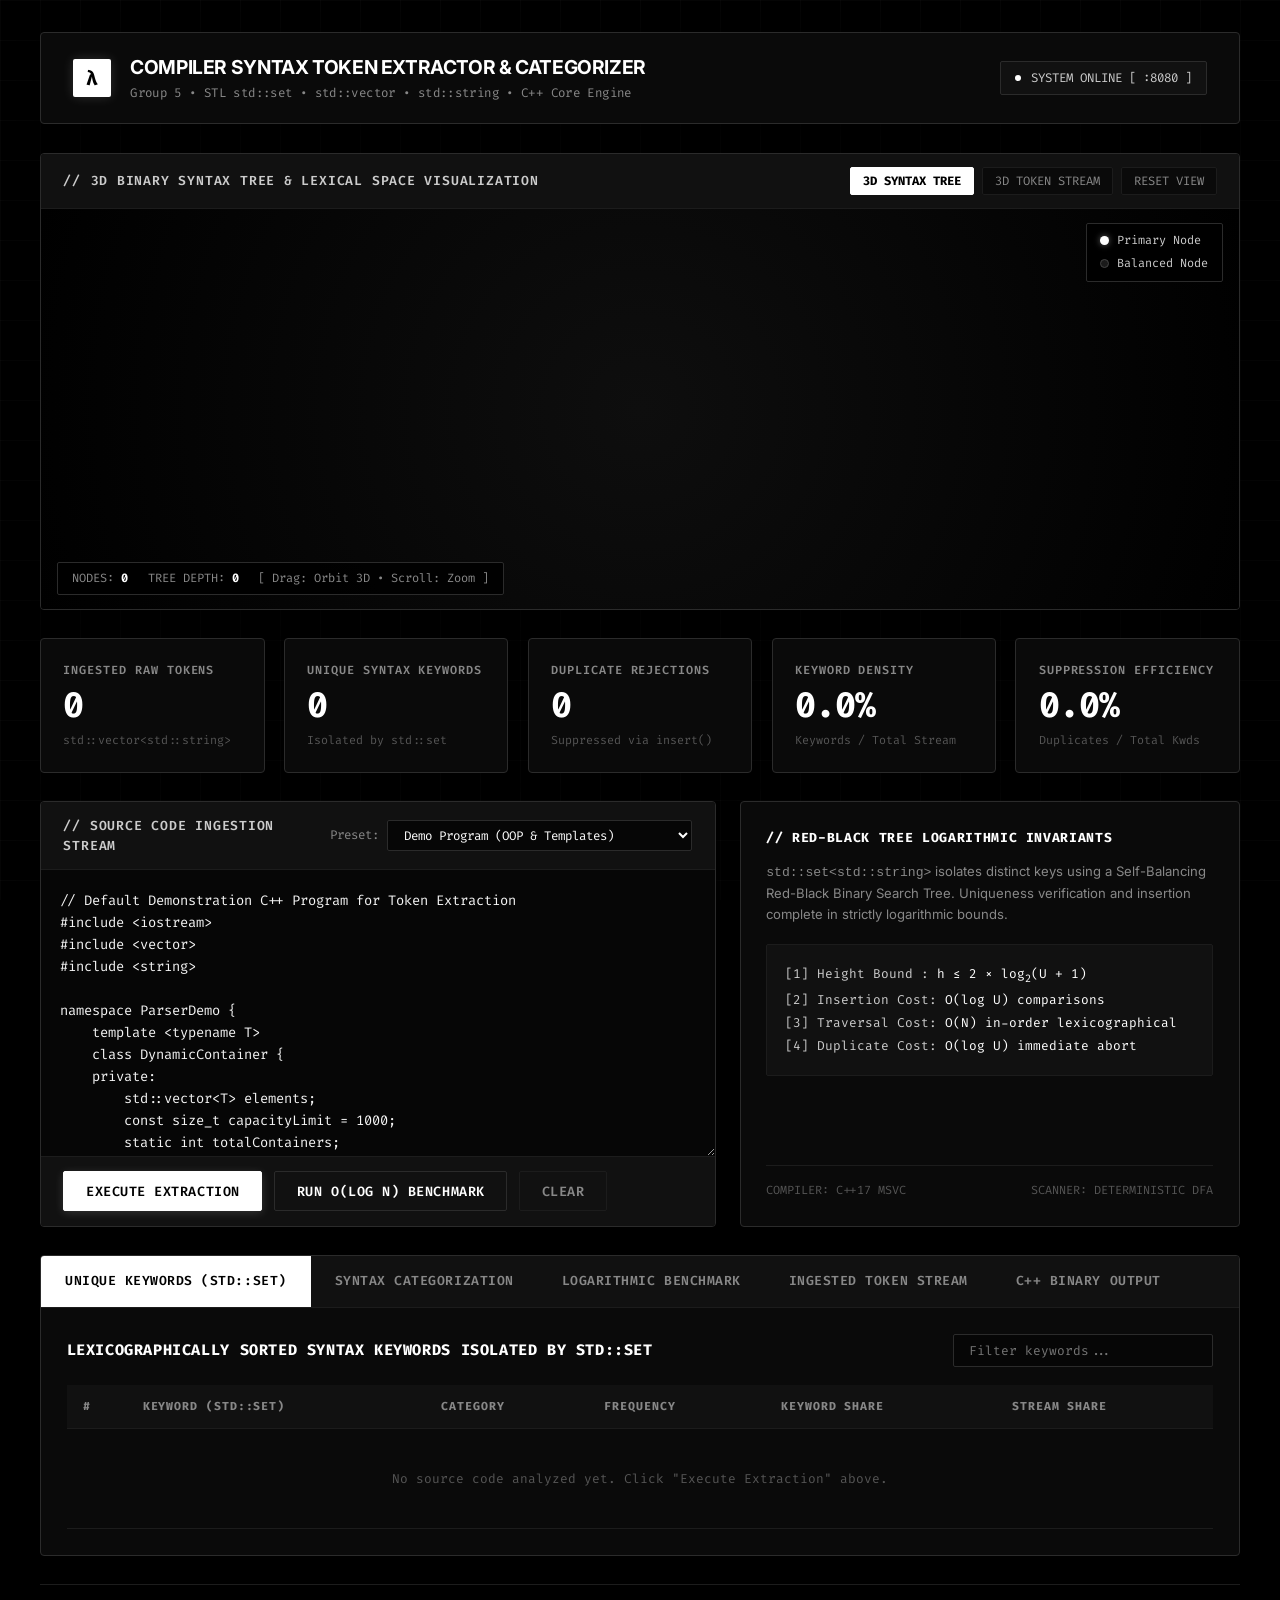
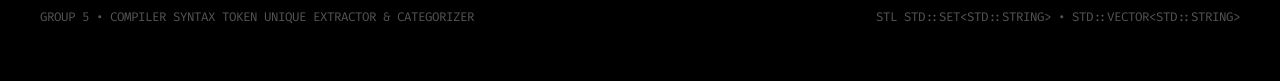
==== export/index.html @ f148b0b4 "feat: complete compiler syntax token extractor & categorizer with 3D monochromatic visualizer" ====
<!DOCTYPE html>
<html lang="en">
<head>
    <meta charset="UTF-8">
    <meta name="viewport" content="width=device-width, initial-scale=1.0">
    <title>Compiler Syntax Token Extractor &amp; Categorizer - Group 5</title>
    <link rel="stylesheet" href="style.css">
    <link rel="preconnect" href="https://fonts.googleapis.com">
    <link href="https://fonts.googleapis.com/css2?family=Fira+Code:wght@400;500;600;700&family=Inter:wght@400;500;600;700&display=swap" rel="stylesheet">
</head>
<body>
    <div class="mono-app">
        <!-- MINIMALIST ARCHITECTURAL HEADER -->
        <header class="mono-header">
            <div class="mono-brand">
                <div class="mono-logo">&lambda;</div>
                <div class="mono-title-group">
                    <h1>Compiler Syntax Token Extractor &amp; Categorizer</h1>
                    <div class="sub">Group 5 &bull; STL std::set &bull; std::vector &bull; std::string &bull; C++ Core Engine</div>
                </div>
            </div>
            <div class="mono-system-status">
                <span class="mono-blink-dot"></span>
                <span>SYSTEM ONLINE [ :8080 ]</span>
            </div>
        </header>

        <!-- 3D INTERACTIVE MONOCHROME VIEWPORT -->
        <section class="mono-viewport-card">
            <div class="mono-viewport-bar">
                <div class="mono-viewport-title">
                    <span>//</span>
                    <span>3D Binary Syntax Tree &amp; Lexical Space Visualization</span>
                </div>
                <div class="mono-viewport-actions">
                    <button class="mono-btn-v active" id="btnModeTree" onclick="setVisualizerMode('tree')">3D Syntax Tree</button>
                    <button class="mono-btn-v" id="btnModeVortex" onclick="setVisualizerMode('vortex')">3D Token Stream</button>
                    <button class="mono-btn-v" onclick="reset3DCamera()">Reset View</button>
                </div>
            </div>
            <div class="mono-canvas-box" id="canvasContainer">
                <canvas id="treeCanvas"></canvas>
                <div class="mono-canvas-hud">
                    <span>NODES: <strong id="hudNodeCount" style="color:var(--text-white)">0</strong></span>
                    <span>TREE DEPTH: <strong id="hudTreeDepth" style="color:var(--text-white)">0</strong></span>
                    <span>[ Drag: Orbit 3D &bull; Scroll: Zoom ]</span>
                </div>
                <div class="mono-canvas-legend">
                    <div class="mono-legend-row"><span class="mono-legend-node node-white"></span><span>Primary Node</span></div>
                    <div class="mono-legend-row"><span class="mono-legend-node node-black"></span><span>Balanced Node</span></div>
                </div>
            </div>
        </section>

        <!-- MINIMALIST STATS HUD -->
        <section class="mono-stats-grid">
            <div class="mono-stat-box">
                <div class="mono-stat-label">Ingested Raw Tokens</div>
                <div class="mono-stat-val" id="cardTokens">0</div>
                <div class="mono-stat-meta">std::vector&lt;std::string&gt;</div>
            </div>
            <div class="mono-stat-box">
                <div class="mono-stat-label">Unique Syntax Keywords</div>
                <div class="mono-stat-val" id="cardUniqueKw">0</div>
                <div class="mono-stat-meta">Isolated by std::set</div>
            </div>
            <div class="mono-stat-box">
                <div class="mono-stat-label">Duplicate Rejections</div>
                <div class="mono-stat-val" id="cardDuplicates">0</div>
                <div class="mono-stat-meta">Suppressed via insert()</div>
            </div>
            <div class="mono-stat-box">
                <div class="mono-stat-label">Keyword Density</div>
                <div class="mono-stat-val" id="cardDensity">0.0%</div>
                <div class="mono-stat-meta">Keywords / Total Stream</div>
            </div>
            <div class="mono-stat-box">
                <div class="mono-stat-label">Suppression Efficiency</div>
                <div class="mono-stat-val" id="cardSuppression">0.0%</div>
                <div class="mono-stat-meta">Duplicates / Total Kwds</div>
            </div>
        </section>

        <!-- CODE WORKBENCH & INGESTION -->
        <section class="mono-workbench">
            <div class="mono-box">
                <div class="mono-bar">
                    <div class="mono-bar-title">// Source Code Ingestion Stream</div>
                    <div class="mono-preset-selector">
                        <label for="sampleSelect">Preset:</label>
                        <select id="sampleSelect" onchange="loadPresetSample()">
                            <option value="demo">Demo Program (OOP &amp; Templates)</option>
                            <option value="1">Sample 1: Math &amp; Primes</option>
                            <option value="2">Sample 2: Exceptions &amp; RAII</option>
                            <option value="3">Sample 3: Keyword Stress &amp; Duplicates</option>
                        </select>
                    </div>
                </div>
                <div class="mono-editor-area">
                    <textarea id="codeEditor" spellcheck="false" placeholder="Enter or paste C++ source code to analyze..."></textarea>
                </div>
                <div class="mono-actions">
                    <button class="mono-btn btn-white" id="btnAnalyze" onclick="analyzeCode()">
                        Execute Extraction
                    </button>
                    <button class="mono-btn btn-black" id="btnBenchmark" onclick="runBenchmarkSuite()">
                        Run O(log N) Benchmark
                    </button>
                    <button class="mono-btn btn-ghost-mono" onclick="clearCode()">
                        Clear
                    </button>
                </div>
            </div>

            <!-- THEORETICAL INVARIANTS PANEL -->
            <div class="mono-box" style="padding: 1.6rem; display: flex; flex-direction: column; justify-content: space-between;">
                <div>
                    <div style="font-family: var(--font-mono); font-size: 0.82rem; font-weight: 700; text-transform: uppercase; letter-spacing: 0.05em; color: var(--text-white); margin-bottom: 0.8rem;">
                        // Red-Black Tree Logarithmic Invariants
                    </div>
                    <p style="font-size: 0.82rem; color: var(--text-muted); line-height: 1.6; margin-bottom: 1.2rem;">
                        <code>std::set&lt;std::string&gt;</code> isolates distinct keys using a Self-Balancing Red-Black Binary Search Tree. Uniqueness verification and insertion complete in strictly logarithmic bounds.
                    </p>
                    <div style="background: var(--black-panel); border: 1px solid var(--border-dim); padding: 1.1rem; border-radius: var(--radius-xs); font-family: var(--font-mono); font-size: 0.8rem; color: var(--text-silver); line-height: 1.8;">
                        <div>[1] Height Bound  : <span style="color:var(--text-white)">h &le; 2 &times; log<sub>2</sub>(U + 1)</span></div>
                        <div>[2] Insertion Cost: <span style="color:var(--text-white)">O(log U) comparisons</span></div>
                        <div>[3] Traversal Cost: <span style="color:var(--text-white)">O(N) in-order lexicographical</span></div>
                        <div>[4] Duplicate Cost: <span style="color:var(--text-white)">O(log U) immediate abort</span></div>
                    </div>
                </div>
                <div style="margin-top: 1.2rem; padding-top: 1rem; border-top: 1px solid var(--border-dim); font-size: 0.74rem; font-family: var(--font-mono); color: var(--text-dim); display: flex; justify-content: space-between;">
                    <span>COMPILER: C++17 MSVC</span>
                    <span>SCANNER: DETERMINISTIC DFA</span>
                </div>
            </div>
        </section>

        <!-- MINIMALIST DATA TABS -->
        <section class="mono-data-panel">
            <nav class="mono-tab-nav">
                <button class="mono-tab-item active" onclick="switchTab('keywords')">Unique Keywords (std::set)</button>
                <button class="mono-tab-item" onclick="switchTab('categories')">Syntax Categorization</button>
                <button class="mono-tab-item" onclick="switchTab('benchmarks')">Logarithmic Benchmark</button>
                <button class="mono-tab-item" onclick="switchTab('tokens')">Ingested Token Stream</button>
                <button class="mono-tab-item" onclick="switchTab('terminal')">C++ Binary Output</button>
            </nav>

            <!-- TAB 1: UNIQUE KEYWORDS -->
            <div id="tab-keywords" class="mono-tab-pane active">
                <div class="mono-table-bar">
                    <h3>Lexicographically Sorted Syntax Keywords Isolated by std::set</h3>
                    <input type="text" id="kwSearchInput" class="mono-filter-input" placeholder="Filter keywords..." oninput="filterKeywordTable()">
                </div>
                <div class="mono-scroller">
                    <table>
                        <thead>
                            <tr>
                                <th style="width: 60px;">#</th>
                                <th>Keyword (std::set)</th>
                                <th>Category</th>
                                <th>Frequency</th>
                                <th>Keyword Share</th>
                                <th>Stream Share</th>
                            </tr>
                        </thead>
                        <tbody id="keywordTableBody">
                            <tr><td colspan="6" class="mono-empty-state">No source code analyzed yet. Click "Execute Extraction" above.</td></tr>
                        </tbody>
                    </table>
                </div>
            </div>

            <!-- TAB 2: SYNTAX CATEGORIZATION -->
            <div id="tab-categories" class="mono-tab-pane">
                <div style="display: grid; grid-template-columns: 1fr 1fr; gap: 1.5rem;">
                    <div>
                        <div class="mono-table-bar">
                            <h3>Overall Syntax Token Breakdown</h3>
                        </div>
                        <div class="mono-scroller">
                            <table>
                                <thead>
                                    <tr>
                                        <th>Category</th>
                                        <th>Total Count</th>
                                        <th>Distinct Items</th>
                                        <th>Stream Share</th>
                                    </tr>
                                </thead>
                                <tbody id="categoryTableBody">
                                    <tr><td colspan="4" class="mono-empty-state">Awaiting analysis.</td></tr>
                                </tbody>
                            </table>
                        </div>
                    </div>
                    <div>
                        <div class="mono-table-bar">
                            <h3>Keyword Sub-Taxonomy Breakdown</h3>
                        </div>
                        <div class="mono-scroller">
                            <table>
                                <thead>
                                    <tr>
                                        <th>Subgroup</th>
                                        <th>Total Count</th>
                                        <th>Distinct (std::set)</th>
                                        <th>Share</th>
                                    </tr>
                                </thead>
                                <tbody id="kwSubgroupTableBody">
                                    <tr><td colspan="4" class="mono-empty-state">Awaiting analysis.</td></tr>
                                </tbody>
                            </table>
                        </div>
                    </div>
                </div>
            </div>

            <!-- TAB 3: LOGARITHMIC BOUNDS & BENCHMARKS -->
            <div id="tab-benchmarks" class="mono-tab-pane">
                <div class="mono-table-bar">
                    <h3>Empirical Complexity Evaluation: std::set vs Vector Linear Search</h3>
                    <button class="mono-btn btn-white" style="padding:0.35rem 0.85rem; font-size:0.75rem;" onclick="runBenchmarkSuite()">Re-run Benchmarks</button>
                </div>
                <div class="mono-scroller">
                    <table>
                        <thead>
                            <tr>
                                <th>Tokens (N)</th>
                                <th>Unique (U)</th>
                                <th>RB Max Depth &le;</th>
                                <th>Vector O(N&sup2;) Time</th>
                                <th>std::set O(N log U) Time</th>
                                <th>Hash O(N) Time</th>
                                <th>Speedup Factor</th>
                            </tr>
                        </thead>
                        <tbody id="benchmarkTableBody">
                            <tr><td colspan="7" class="mono-empty-state">Click "Run O(log N) Benchmark" to trigger performance tests.</td></tr>
                        </tbody>
                    </table>
                </div>
            </div>

            <!-- TAB 4: TOKEN STREAM EXPLORER -->
            <div id="tab-tokens" class="mono-tab-pane">
                <div class="mono-table-bar">
                    <h3>Raw Ingested Tokens Sequence (std::vector&lt;std::string&gt;)</h3>
                    <span id="tokenStreamCount" class="mono-badge badge-solid-white">0 Tokens</span>
                </div>
                <div class="mono-token-stream" id="tokenCloud">
                    <span class="mono-empty-state">Tokens will be streamed here upon analysis.</span>
                </div>
            </div>

            <!-- TAB 5: CLI TERMINAL LOG -->
            <div id="tab-terminal" class="mono-tab-pane">
                <div class="mono-table-bar">
                    <h3>Native C++ Executable Terminal Log</h3>
                </div>
                <pre class="mono-terminal-box" id="terminalOutput">Click "Execute Extraction" to view native C++ console output...</pre>
            </div>
        </section>

        <!-- MINIMALIST FOOTER -->
        <footer class="mono-footer">
            <div>Group 5 &bull; Compiler Syntax Token Unique Extractor &amp; Categorizer</div>
            <div>STL std::set&lt;std::string&gt; &bull; std::vector&lt;std::string&gt;</div>
        </footer>
    </div>

    <!-- LOCAL THREE.JS ENGINE & APPLICATION LOGIC -->
    <script src="three.min.js"></script>
    <script src="app.js"></script>
</body>
</html>
---- export/style.css ----
:root {
    /* Strict Monochromatic Palette: Pure Black, Shades of Gray, Pure White */
    --black-pure: #000000;
    --black-void: #050505;
    --black-surface: #0a0a0a;
    --black-panel: #111111;
    --black-panel-hover: #181818;
    --black-input: #060606;
    
    /* Monochrome Hairline Borders */
    --border-dim: #1c1c1c;
    --border-medium: #2b2b2b;
    --border-bright: #444444;
    --border-white: #ffffff;
    
    /* Monochrome Typography & Contrast Levels */
    --text-white: #ffffff;
    --text-pure: #f5f5f5;
    --text-silver: #cccccc;
    --text-muted: #888888;
    --text-dim: #555555;
    --text-faint: #333333;
    
    /* Fonts */
    --font-ui: 'Inter', -apple-system, BlinkMacSystemFont, 'Segoe UI', Helvetica, Arial, sans-serif;
    --font-mono: 'Fira Code', 'JetBrains Mono', Consolas, monospace;
    
    /* Strict Minimalist Geometry */
    --radius-none: 0px;
    --radius-xs: 2px;
    --radius-sm: 4px;
    --radius-md: 6px;
    --transition: 0.16s ease-in-out;
}

* {
    box-sizing: border-box;
    margin: 0;
    padding: 0;
}

body {
    background-color: var(--black-pure);
    color: var(--text-pure);
    font-family: var(--font-ui);
    line-height: 1.5;
    min-height: 100vh;
    padding: 2rem 2.5rem;
    overflow-x: hidden;
    background-image: 
        linear-gradient(rgba(255, 255, 255, 0.02) 1px, transparent 1px),
        linear-gradient(90deg, rgba(255, 255, 255, 0.02) 1px, transparent 1px);
    background-size: 40px 40px;
    background-attachment: fixed;
    -webkit-font-smoothing: antialiased;
}

.mono-app {
    max-width: 1440px;
    margin: 0 auto;
    display: flex;
    flex-direction: column;
    gap: 1.8rem;
}

/* ==========================================================================
   MINIMALIST ARCHITECTURAL HEADER
   ========================================================================== */
.mono-header {
    display: flex;
    justify-content: space-between;
    align-items: center;
    background: var(--black-surface);
    border: 1px solid var(--border-medium);
    padding: 1.25rem 2rem;
    border-radius: var(--radius-sm);
    box-shadow: 0 4px 20px rgba(0, 0, 0, 0.9);
}

.mono-brand {
    display: flex;
    align-items: center;
    gap: 1.2rem;
}

.mono-logo {
    width: 38px;
    height: 38px;
    background: var(--white-white, #ffffff);
    color: var(--black-pure);
    display: flex;
    align-items: center;
    justify-content: center;
    font-family: var(--font-mono);
    font-weight: 800;
    font-size: 1.25rem;
    border-radius: var(--radius-xs);
    box-shadow: 0 0 12px rgba(255, 255, 255, 0.15);
}

.mono-title-group h1 {
    font-size: 1.2rem;
    font-weight: 700;
    color: var(--text-white);
    letter-spacing: -0.02em;
    text-transform: uppercase;
}

.mono-title-group .sub {
    font-size: 0.78rem;
    color: var(--text-muted);
    font-family: var(--font-mono);
    letter-spacing: 0.03em;
    margin-top: 0.15rem;
}

.mono-system-status {
    display: flex;
    align-items: center;
    gap: 0.6rem;
    background: var(--black-panel);
    border: 1px solid var(--border-medium);
    padding: 0.4rem 0.9rem;
    border-radius: var(--radius-xs);
    font-family: var(--font-mono);
    font-size: 0.78rem;
    color: var(--text-silver);
}

.mono-blink-dot {
    width: 6px;
    height: 6px;
    background: var(--text-white);
    border-radius: 50%;
    animation: monoPulse 2.4s infinite ease-in-out;
}

@keyframes monoPulse {
    0%, 100% { opacity: 0.3; transform: scale(0.85); }
    50% { opacity: 1; transform: scale(1.15); }
}

/* ==========================================================================
   MINIMALIST 3D VIEWPORT CONTAINER
   ========================================================================== */
.mono-viewport-card {
    background: var(--black-surface);
    border: 1px solid var(--border-medium);
    border-radius: var(--radius-sm);
    overflow: hidden;
    display: flex;
    flex-direction: column;
    position: relative;
    box-shadow: 0 10px 30px rgba(0, 0, 0, 0.8);
    transition: border-color var(--transition);
}

.mono-viewport-card:hover {
    border-color: var(--border-bright);
}

.mono-viewport-bar {
    display: flex;
    justify-content: space-between;
    align-items: center;
    padding: 0.8rem 1.4rem;
    background: var(--black-panel);
    border-bottom: 1px solid var(--border-dim);
}

.mono-viewport-title {
    font-size: 0.82rem;
    font-weight: 600;
    font-family: var(--font-mono);
    text-transform: uppercase;
    letter-spacing: 0.06em;
    color: var(--text-silver);
    display: flex;
    align-items: center;
    gap: 0.6rem;
}

.mono-viewport-actions {
    display: flex;
    align-items: center;
    gap: 0.5rem;
}

.mono-btn-v {
    background: var(--black-surface);
    border: 1px solid var(--border-dim);
    color: var(--text-muted);
    padding: 0.32rem 0.75rem;
    border-radius: var(--radius-xs);
    font-size: 0.76rem;
    font-family: var(--font-mono);
    text-transform: uppercase;
    cursor: pointer;
    transition: all var(--transition);
}

.mono-btn-v:hover {
    color: var(--text-white);
    border-color: var(--border-bright);
    background: var(--black-panel-hover);
}

.mono-btn-v.active {
    color: var(--black-pure);
    background: var(--text-white);
    border-color: var(--text-white);
    font-weight: 700;
}

.mono-canvas-box {
    height: 400px;
    width: 100%;
    position: relative;
    background: radial-gradient(circle at center, #0e0e0e 0%, #000000 100%);
    cursor: grab;
}

.mono-canvas-box:active {
    cursor: grabbing;
}

#treeCanvas {
    width: 100% !important;
    height: 100% !important;
    display: block;
}

.mono-canvas-hud {
    position: absolute;
    bottom: 14px;
    left: 16px;
    display: flex;
    gap: 1.2rem;
    background: rgba(0, 0, 0, 0.85);
    border: 1px solid var(--border-medium);
    padding: 0.4rem 0.9rem;
    border-radius: var(--radius-xs);
    font-family: var(--font-mono);
    font-size: 0.75rem;
    color: var(--text-muted);
    pointer-events: none;
}

.mono-canvas-legend {
    position: absolute;
    top: 14px;
    right: 16px;
    background: rgba(0, 0, 0, 0.85);
    border: 1px solid var(--border-medium);
    padding: 0.5rem 0.85rem;
    border-radius: var(--radius-xs);
    font-family: var(--font-mono);
    font-size: 0.74rem;
    display: flex;
    flex-direction: column;
    gap: 0.35rem;
    pointer-events: none;
}

.mono-legend-row {
    display: flex;
    align-items: center;
    gap: 0.5rem;
    color: var(--text-silver);
}

.mono-legend-node {
    width: 9px;
    height: 9px;
    border-radius: 50%;
}

.node-white {
    background: var(--text-white);
    box-shadow: 0 0 6px rgba(255, 255, 255, 0.4);
}

.node-black {
    background: #1a1a1a;
    border: 1px solid #444444;
}

/* ==========================================================================
   MINIMALIST HUD STATS ROW
   ========================================================================== */
.mono-stats-grid {
    display: grid;
    grid-template-columns: repeat(auto-fit, minmax(210px, 1fr));
    gap: 1.2rem;
}

.mono-stat-box {
    background: var(--black-surface);
    border: 1px solid var(--border-medium);
    border-radius: var(--radius-sm);
    padding: 1.4rem;
    display: flex;
    flex-direction: column;
    position: relative;
    box-shadow: 0 4px 15px rgba(0, 0, 0, 0.5);
    transition: border-color var(--transition), transform var(--transition);
}

.mono-stat-box:hover {
    border-color: var(--border-white);
    transform: translateY(-2px);
}

.mono-stat-label {
    font-size: 0.74rem;
    font-weight: 600;
    text-transform: uppercase;
    letter-spacing: 0.08em;
    font-family: var(--font-mono);
    color: var(--text-muted);
    margin-bottom: 0.4rem;
}

.mono-stat-val {
    font-size: 2.2rem;
    font-weight: 700;
    font-family: var(--font-mono);
    color: var(--text-white);
    letter-spacing: -0.03em;
    line-height: 1.1;
}

.mono-stat-meta {
    font-size: 0.73rem;
    color: var(--text-dim);
    font-family: var(--font-mono);
    margin-top: 0.45rem;
}

/* ==========================================================================
   CODE WORKBENCH GRID
   ========================================================================== */
.mono-workbench {
    display: grid;
    grid-template-columns: 1.35fr 1fr;
    gap: 1.5rem;
}

@media (max-width: 1024px) {
    .mono-workbench {
        grid-template-columns: 1fr;
    }
}

.mono-box {
    background: var(--black-surface);
    border: 1px solid var(--border-medium);
    border-radius: var(--radius-sm);
    display: flex;
    flex-direction: column;
    overflow: hidden;
    box-shadow: 0 6px 20px rgba(0, 0, 0, 0.5);
}

.mono-bar {
    display: flex;
    justify-content: space-between;
    align-items: center;
    padding: 0.85rem 1.4rem;
    background: var(--black-panel);
    border-bottom: 1px solid var(--border-dim);
}

.mono-bar-title {
    font-size: 0.82rem;
    font-weight: 600;
    font-family: var(--font-mono);
    text-transform: uppercase;
    letter-spacing: 0.06em;
    color: var(--text-silver);
}

.mono-preset-selector {
    display: flex;
    align-items: center;
    gap: 0.5rem;
    font-size: 0.78rem;
    font-family: var(--font-mono);
    color: var(--text-muted);
}

.mono-preset-selector select {
    background: var(--black-input);
    color: var(--text-white);
    border: 1px solid var(--border-medium);
    padding: 0.35rem 0.75rem;
    border-radius: var(--radius-xs);
    font-size: 0.78rem;
    font-family: var(--font-mono);
    outline: none;
    cursor: pointer;
    transition: border-color var(--transition);
}

.mono-preset-selector select:focus {
    border-color: var(--border-white);
}

.mono-editor-area {
    flex: 1;
    min-height: 280px;
    background: var(--black-input);
}

#codeEditor {
    width: 100%;
    height: 100%;
    min-height: 280px;
    background: transparent;
    color: var(--text-pure);
    font-family: var(--font-mono);
    font-size: 0.86rem;
    line-height: 1.6;
    padding: 1.2rem;
    border: none;
    outline: none;
    resize: vertical;
    tab-size: 4;
}

.mono-actions {
    display: flex;
    gap: 0.75rem;
    padding: 0.9rem 1.4rem;
    background: var(--black-panel);
    border-top: 1px solid var(--border-dim);
}

/* HIGH-CONTRAST MINIMALIST MONOCHROME BUTTONS */
.mono-btn {
    display: inline-flex;
    align-items: center;
    justify-content: center;
    gap: 0.5rem;
    padding: 0.65rem 1.35rem;
    font-size: 0.84rem;
    font-weight: 600;
    font-family: var(--font-mono);
    text-transform: uppercase;
    letter-spacing: 0.04em;
    border-radius: var(--radius-xs);
    cursor: pointer;
    border: 1px solid transparent;
    transition: all var(--transition);
}

.btn-white {
    background: var(--text-white);
    color: var(--black-pure);
    border-color: var(--text-white);
    box-shadow: 0 2px 10px rgba(255, 255, 255, 0.15);
}

.btn-white:hover {
    background: #e5e5e5;
    border-color: #e5e5e5;
    transform: translateY(-1px);
}

.btn-white:active {
    transform: translateY(1px);
}

.btn-black {
    background: var(--black-panel);
    color: var(--text-white);
    border-color: var(--border-medium);
}

.btn-black:hover {
    background: var(--black-panel-hover);
    border-color: var(--border-white);
    transform: translateY(-1px);
}

.btn-ghost-mono {
    background: transparent;
    color: var(--text-muted);
    border-color: var(--border-dim);
}

.btn-ghost-mono:hover {
    color: var(--text-white);
    border-color: var(--border-medium);
}

/* ==========================================================================
   MINIMALIST DATA TABS & TABLES
   ========================================================================== */
.mono-data-panel {
    background: var(--black-surface);
    border: 1px solid var(--border-medium);
    border-radius: var(--radius-sm);
    overflow: hidden;
    box-shadow: 0 6px 20px rgba(0, 0, 0, 0.6);
}

.mono-tab-nav {
    display: flex;
    background: var(--black-panel);
    border-bottom: 1px solid var(--border-dim);
    overflow-x: auto;
}

.mono-tab-item {
    background: transparent;
    border: none;
    color: var(--text-muted);
    padding: 1rem 1.5rem;
    font-size: 0.82rem;
    font-weight: 600;
    font-family: var(--font-mono);
    text-transform: uppercase;
    letter-spacing: 0.04em;
    cursor: pointer;
    border-bottom: 2px solid transparent;
    white-space: nowrap;
    transition: all var(--transition);
}

.mono-tab-item:hover {
    color: var(--text-white);
    background: rgba(255, 255, 255, 0.02);
}

.mono-tab-item.active {
    color: var(--black-pure);
    background: var(--text-white);
    border-bottom-color: var(--text-white);
}

.mono-tab-pane {
    display: none;
    padding: 1.6rem;
}

.mono-tab-pane.active {
    display: block;
}

/* MONOCHROME TABLES */
.mono-table-bar {
    display: flex;
    justify-content: space-between;
    align-items: center;
    margin-bottom: 1.1rem;
    gap: 1rem;
    flex-wrap: wrap;
}

.mono-table-bar h3 {
    font-size: 0.95rem;
    font-weight: 700;
    color: var(--text-white);
    font-family: var(--font-mono);
    text-transform: uppercase;
    letter-spacing: 0.04em;
}

.mono-filter-input {
    background: var(--black-input);
    border: 1px solid var(--border-medium);
    color: var(--text-white);
    padding: 0.45rem 0.9rem;
    border-radius: var(--radius-xs);
    font-size: 0.8rem;
    font-family: var(--font-mono);
    width: 260px;
    outline: none;
    transition: border-color var(--transition);
}

.mono-filter-input:focus {
    border-color: var(--border-white);
}

.mono-scroller {
    overflow-x: auto;
}

table {
    width: 100%;
    border-collapse: collapse;
    font-size: 0.86rem;
}

th, td {
    padding: 0.8rem 1rem;
    text-align: left;
    border-bottom: 1px solid var(--border-dim);
}

th {
    background: var(--black-panel);
    color: var(--text-muted);
    font-size: 0.72rem;
    font-weight: 700;
    text-transform: uppercase;
    letter-spacing: 0.08em;
    font-family: var(--font-mono);
}

tr:hover td {
    background: rgba(255, 255, 255, 0.02);
}

/* MONOCHROME BADGES & CHIPS */
.mono-badge {
    display: inline-block;
    padding: 0.2rem 0.55rem;
    border-radius: var(--radius-xs);
    font-size: 0.72rem;
    font-family: var(--font-mono);
    font-weight: 600;
    text-transform: uppercase;
    letter-spacing: 0.04em;
}

.badge-outline {
    background: transparent;
    color: var(--text-silver);
    border: 1px solid var(--border-bright);
}

.badge-solid-dark {
    background: #181818;
    color: var(--text-white);
    border: 1px solid #333333;
}

.badge-solid-white {
    background: var(--text-white);
    color: var(--black-pure);
    border: 1px solid var(--text-white);
    font-weight: 700;
}

/* TOKEN STREAM BOX */
.mono-token-stream {
    display: flex;
    flex-wrap: wrap;
    gap: 0.45rem;
    max-height: 440px;
    overflow-y: auto;
    padding: 1.2rem;
    background: var(--black-input);
    border: 1px solid var(--border-dim);
    border-radius: var(--radius-xs);
}

.mono-token-chip {
    display: inline-flex;
    align-items: center;
    gap: 0.35rem;
    padding: 0.28rem 0.58rem;
    background: var(--black-panel);
    border: 1px solid var(--border-dim);
    border-radius: var(--radius-xs);
    font-family: var(--font-mono);
    font-size: 0.8rem;
    color: var(--text-silver);
    transition: all var(--transition);
}

.mono-token-chip:hover {
    border-color: var(--border-white);
    color: var(--text-white);
    transform: translateY(-1px);
}

.mono-token-chip .chip-idx {
    font-size: 0.65rem;
    color: var(--text-dim);
}

.mono-token-chip.is-kw {
    background: #ffffff;
    color: #000000;
    border-color: #ffffff;
    font-weight: 700;
}

.mono-token-chip.is-kw .chip-idx {
    color: #555555;
}

/* TERMINAL LOG */
.mono-terminal-box {
    background: var(--black-input);
    border: 1px solid var(--border-dim);
    border-radius: var(--radius-xs);
    padding: 1.2rem;
    font-family: var(--font-mono);
    font-size: 0.8rem;
    color: var(--text-silver);
    max-height: 440px;
    overflow-y: auto;
    white-space: pre-wrap;
    line-height: 1.5;
}

.mono-empty-state {
    text-align: center;
    color: var(--text-dim);
    padding: 2.5rem !important;
    font-family: var(--font-mono);
    font-size: 0.8rem;
}

/* FOOTER */
.mono-footer {
    display: flex;
    justify-content: space-between;
    align-items: center;
    padding: 1.4rem 0;
    border-top: 1px solid var(--border-dim);
    color: var(--text-dim);
    font-size: 0.78rem;
    font-family: var(--font-mono);
    text-transform: uppercase;
}
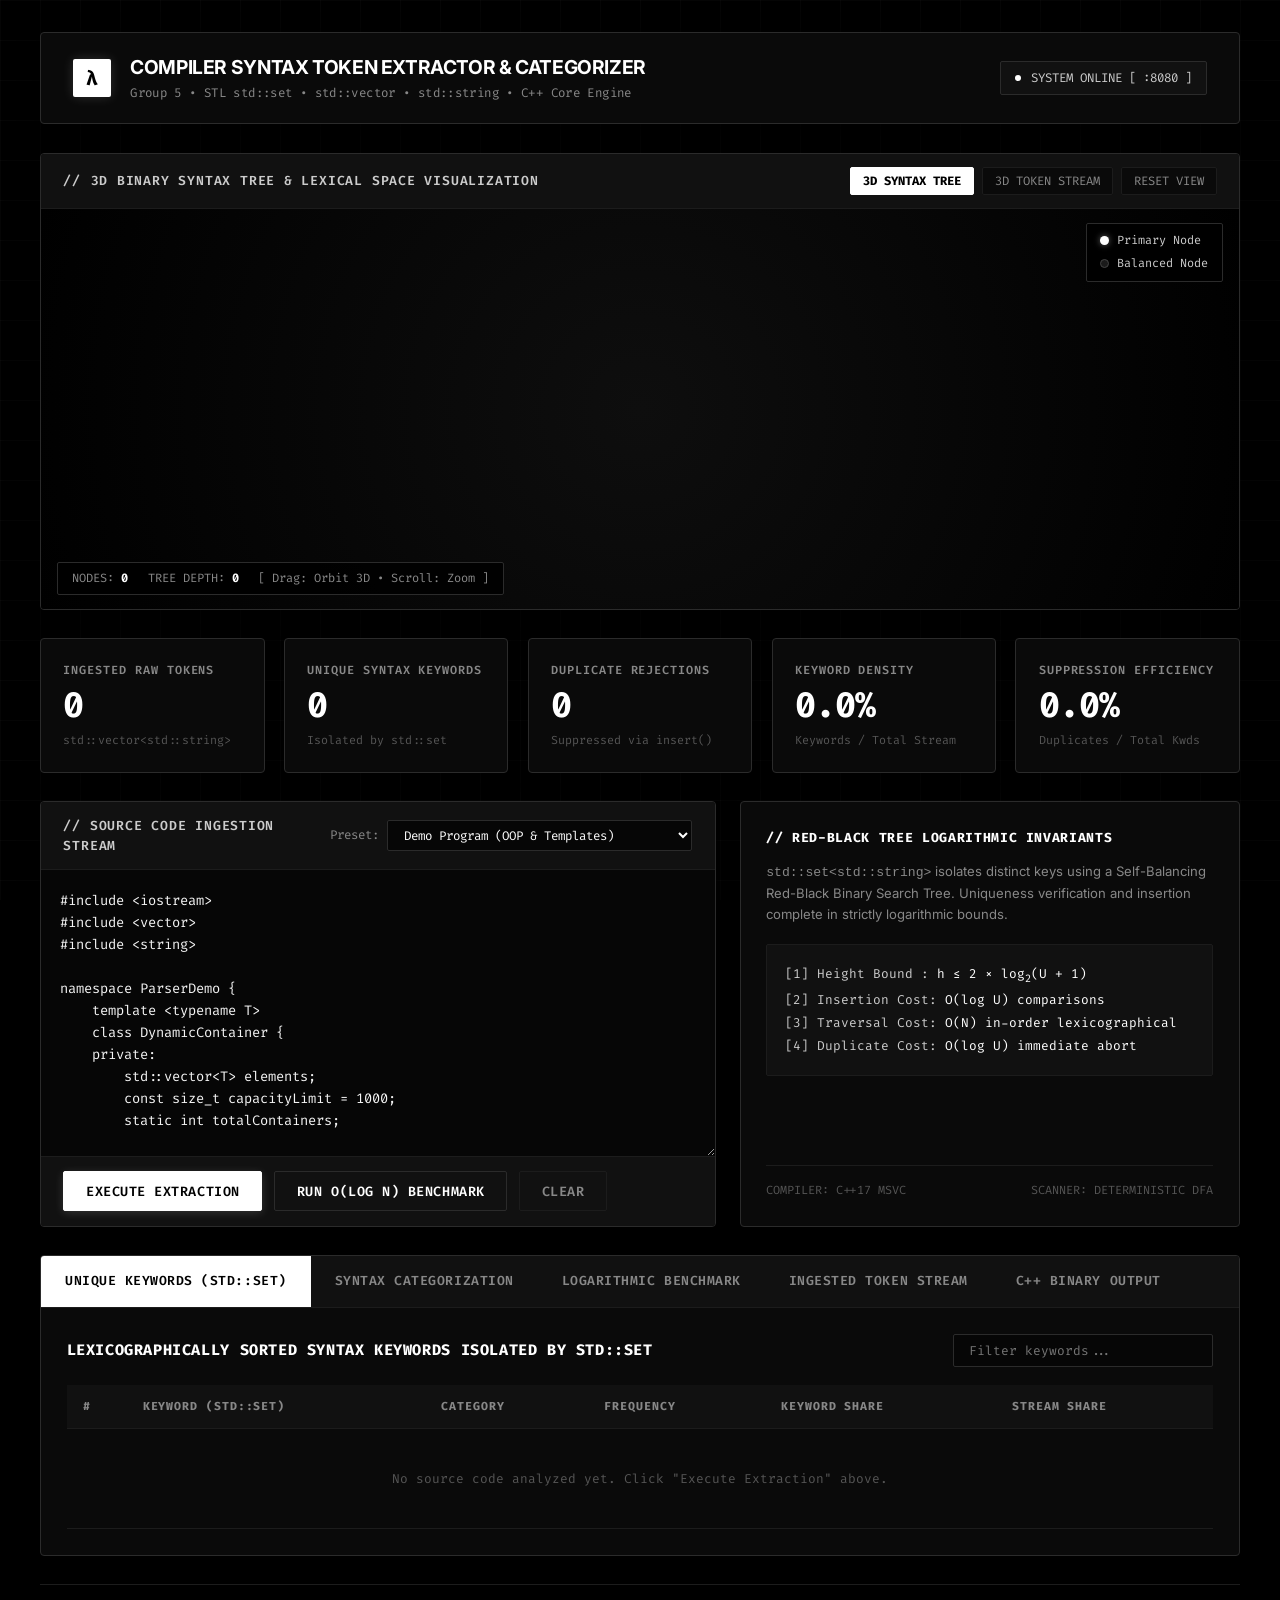
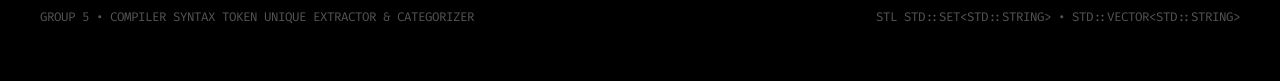
==== commit 18c49827: "refactor: eliminate all code comments across headers, source files, tests, scripts, web frontend, an" ====
--- a/export/index.html
+++ b/export/index.html
@@ -10,7 +10,6 @@
 </head>
 <body>
     <div class="mono-app">
-        <!-- MINIMALIST ARCHITECTURAL HEADER -->
         <header class="mono-header">
             <div class="mono-brand">
                 <div class="mono-logo">&lambda;</div>
@@ -25,7 +24,6 @@
             </div>
         </header>
 
-        <!-- 3D INTERACTIVE MONOCHROME VIEWPORT -->
         <section class="mono-viewport-card">
             <div class="mono-viewport-bar">
                 <div class="mono-viewport-title">
@@ -52,7 +50,6 @@
             </div>
         </section>
 
-        <!-- MINIMALIST STATS HUD -->
         <section class="mono-stats-grid">
             <div class="mono-stat-box">
                 <div class="mono-stat-label">Ingested Raw Tokens</div>
@@ -81,7 +78,6 @@
             </div>
         </section>
 
-        <!-- CODE WORKBENCH & INGESTION -->
         <section class="mono-workbench">
             <div class="mono-box">
                 <div class="mono-bar">
@@ -112,7 +108,6 @@
                 </div>
             </div>
 
-            <!-- THEORETICAL INVARIANTS PANEL -->
             <div class="mono-box" style="padding: 1.6rem; display: flex; flex-direction: column; justify-content: space-between;">
                 <div>
                     <div style="font-family: var(--font-mono); font-size: 0.82rem; font-weight: 700; text-transform: uppercase; letter-spacing: 0.05em; color: var(--text-white); margin-bottom: 0.8rem;">
@@ -135,7 +130,6 @@
             </div>
         </section>
 
-        <!-- MINIMALIST DATA TABS -->
         <section class="mono-data-panel">
             <nav class="mono-tab-nav">
                 <button class="mono-tab-item active" onclick="switchTab('keywords')">Unique Keywords (std::set)</button>
@@ -145,7 +139,6 @@
                 <button class="mono-tab-item" onclick="switchTab('terminal')">C++ Binary Output</button>
             </nav>
 
-            <!-- TAB 1: UNIQUE KEYWORDS -->
             <div id="tab-keywords" class="mono-tab-pane active">
                 <div class="mono-table-bar">
                     <h3>Lexicographically Sorted Syntax Keywords Isolated by std::set</h3>
@@ -170,7 +163,6 @@
                 </div>
             </div>
 
-            <!-- TAB 2: SYNTAX CATEGORIZATION -->
             <div id="tab-categories" class="mono-tab-pane">
                 <div style="display: grid; grid-template-columns: 1fr 1fr; gap: 1.5rem;">
                     <div>
@@ -216,7 +208,6 @@
                 </div>
             </div>
 
-            <!-- TAB 3: LOGARITHMIC BOUNDS & BENCHMARKS -->
             <div id="tab-benchmarks" class="mono-tab-pane">
                 <div class="mono-table-bar">
                     <h3>Empirical Complexity Evaluation: std::set vs Vector Linear Search</h3>
@@ -242,7 +233,6 @@
                 </div>
             </div>
 
-            <!-- TAB 4: TOKEN STREAM EXPLORER -->
             <div id="tab-tokens" class="mono-tab-pane">
                 <div class="mono-table-bar">
                     <h3>Raw Ingested Tokens Sequence (std::vector&lt;std::string&gt;)</h3>
@@ -253,7 +243,6 @@
                 </div>
             </div>
 
-            <!-- TAB 5: CLI TERMINAL LOG -->
             <div id="tab-terminal" class="mono-tab-pane">
                 <div class="mono-table-bar">
                     <h3>Native C++ Executable Terminal Log</h3>
@@ -262,14 +251,12 @@
             </div>
         </section>
 
-        <!-- MINIMALIST FOOTER -->
         <footer class="mono-footer">
             <div>Group 5 &bull; Compiler Syntax Token Unique Extractor &amp; Categorizer</div>
             <div>STL std::set&lt;std::string&gt; &bull; std::vector&lt;std::string&gt;</div>
         </footer>
     </div>
 
-    <!-- LOCAL THREE.JS ENGINE & APPLICATION LOGIC -->
     <script src="three.min.js"></script>
     <script src="app.js"></script>
 </body>
--- a/export/style.css
+++ b/export/style.css
@@ -1,5 +1,4 @@
 :root {
-    /* Strict Monochromatic Palette: Pure Black, Shades of Gray, Pure White */
     --black-pure: #000000;
     --black-void: #050505;
     --black-surface: #0a0a0a;
@@ -7,13 +6,11 @@
     --black-panel-hover: #181818;
     --black-input: #060606;
     
-    /* Monochrome Hairline Borders */
     --border-dim: #1c1c1c;
     --border-medium: #2b2b2b;
     --border-bright: #444444;
     --border-white: #ffffff;
     
-    /* Monochrome Typography & Contrast Levels */
     --text-white: #ffffff;
     --text-pure: #f5f5f5;
     --text-silver: #cccccc;
@@ -21,11 +18,9 @@
     --text-dim: #555555;
     --text-faint: #333333;
     
-    /* Fonts */
     --font-ui: 'Inter', -apple-system, BlinkMacSystemFont, 'Segoe UI', Helvetica, Arial, sans-serif;
     --font-mono: 'Fira Code', 'JetBrains Mono', Consolas, monospace;
     
-    /* Strict Minimalist Geometry */
     --radius-none: 0px;
     --radius-xs: 2px;
     --radius-sm: 4px;
@@ -63,9 +58,6 @@
     gap: 1.8rem;
 }
 
-/* ==========================================================================
-   MINIMALIST ARCHITECTURAL HEADER
-   ========================================================================== */
 .mono-header {
     display: flex;
     justify-content: space-between;
@@ -140,9 +132,6 @@
     50% { opacity: 1; transform: scale(1.15); }
 }
 
-/* ==========================================================================
-   MINIMALIST 3D VIEWPORT CONTAINER
-   ========================================================================== */
 .mono-viewport-card {
     background: var(--black-surface);
     border: 1px solid var(--border-medium);
@@ -285,9 +274,6 @@
     border: 1px solid #444444;
 }
 
-/* ==========================================================================
-   MINIMALIST HUD STATS ROW
-   ========================================================================== */
 .mono-stats-grid {
     display: grid;
     grid-template-columns: repeat(auto-fit, minmax(210px, 1fr));
@@ -337,9 +323,6 @@
     margin-top: 0.45rem;
 }
 
-/* ==========================================================================
-   CODE WORKBENCH GRID
-   ========================================================================== */
 .mono-workbench {
     display: grid;
     grid-template-columns: 1.35fr 1fr;
@@ -436,7 +419,6 @@
     border-top: 1px solid var(--border-dim);
 }
 
-/* HIGH-CONTRAST MINIMALIST MONOCHROME BUTTONS */
 .mono-btn {
     display: inline-flex;
     align-items: center;
@@ -494,9 +476,6 @@
     border-color: var(--border-medium);
 }
 
-/* ==========================================================================
-   MINIMALIST DATA TABS & TABLES
-   ========================================================================== */
 .mono-data-panel {
     background: var(--black-surface);
     border: 1px solid var(--border-medium);
@@ -548,7 +527,6 @@
     display: block;
 }
 
-/* MONOCHROME TABLES */
 .mono-table-bar {
     display: flex;
     justify-content: space-between;
@@ -614,7 +592,6 @@
     background: rgba(255, 255, 255, 0.02);
 }
 
-/* MONOCHROME BADGES & CHIPS */
 .mono-badge {
     display: inline-block;
     padding: 0.2rem 0.55rem;
@@ -645,7 +622,6 @@
     font-weight: 700;
 }
 
-/* TOKEN STREAM BOX */
 .mono-token-stream {
     display: flex;
     flex-wrap: wrap;
@@ -694,7 +670,6 @@
     color: #555555;
 }
 
-/* TERMINAL LOG */
 .mono-terminal-box {
     background: var(--black-input);
     border: 1px solid var(--border-dim);
@@ -717,7 +692,6 @@
     font-size: 0.8rem;
 }
 
-/* FOOTER */
 .mono-footer {
     display: flex;
     justify-content: space-between;
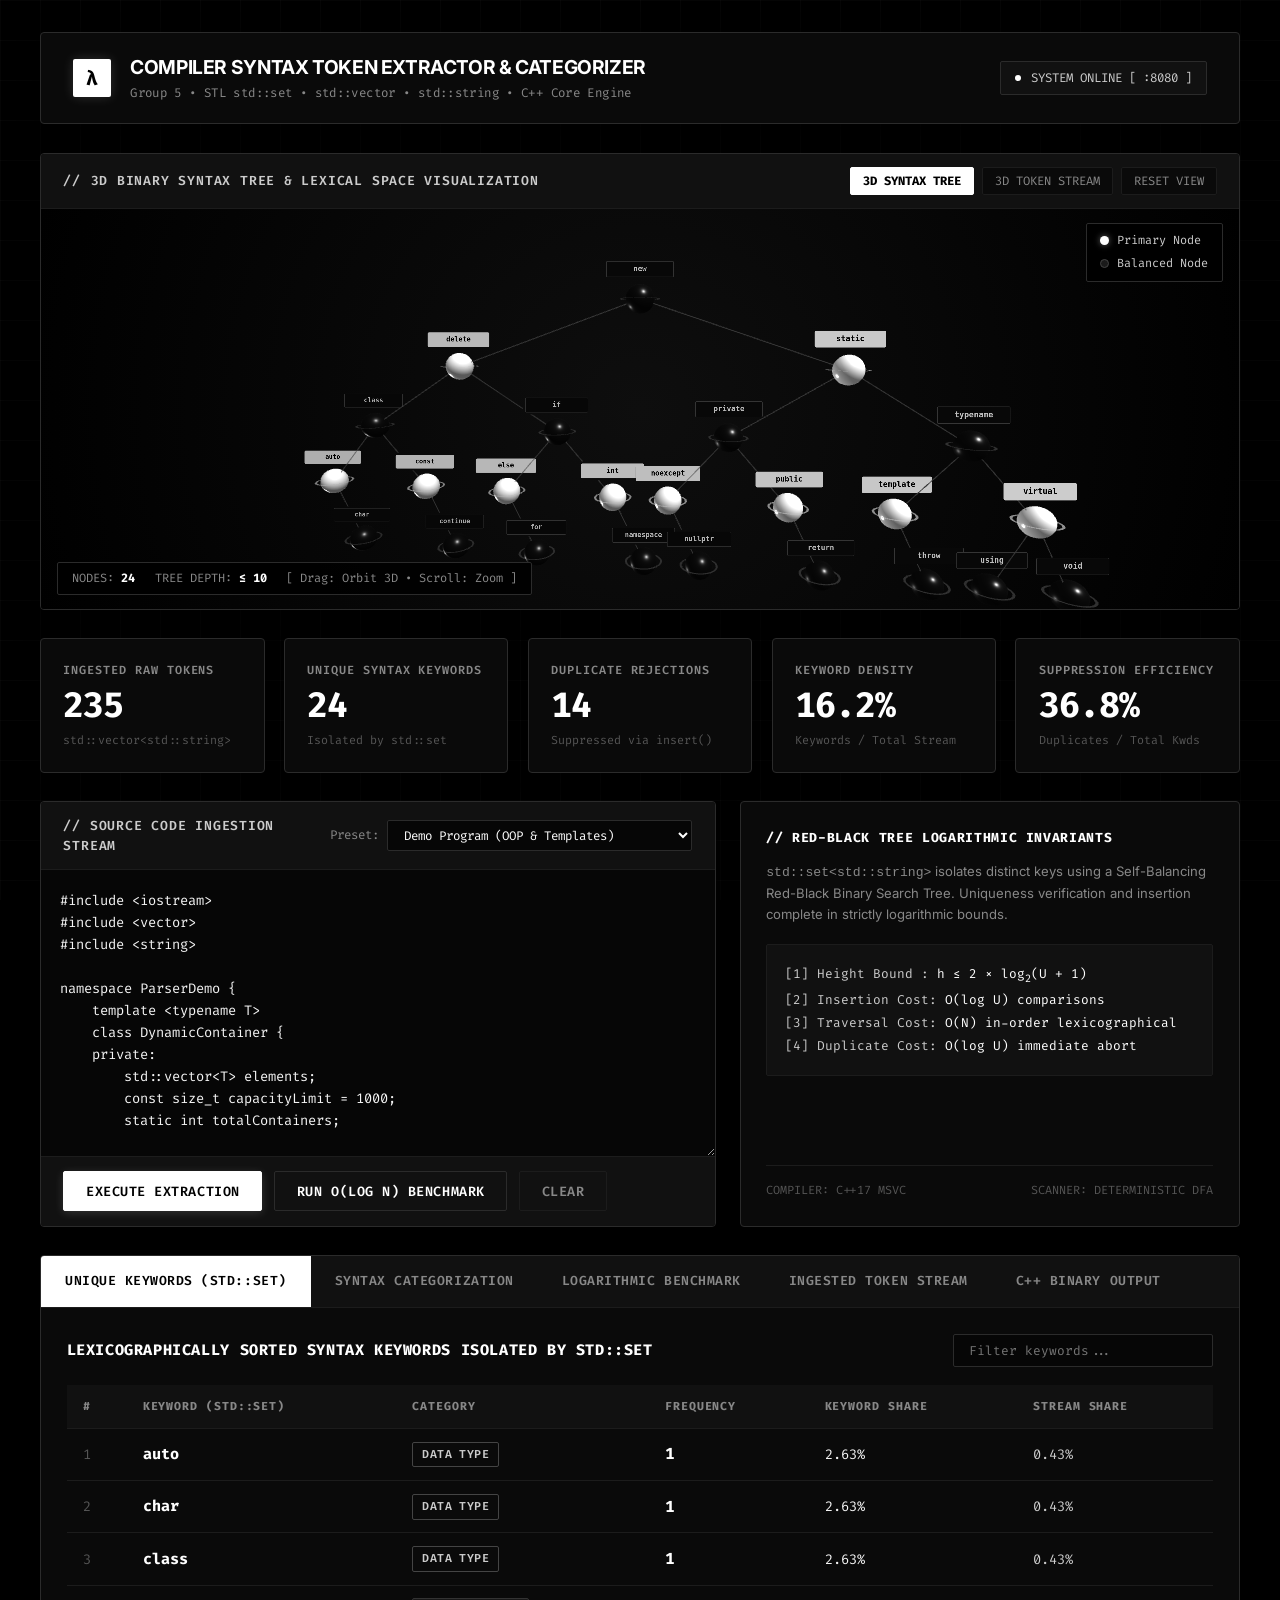
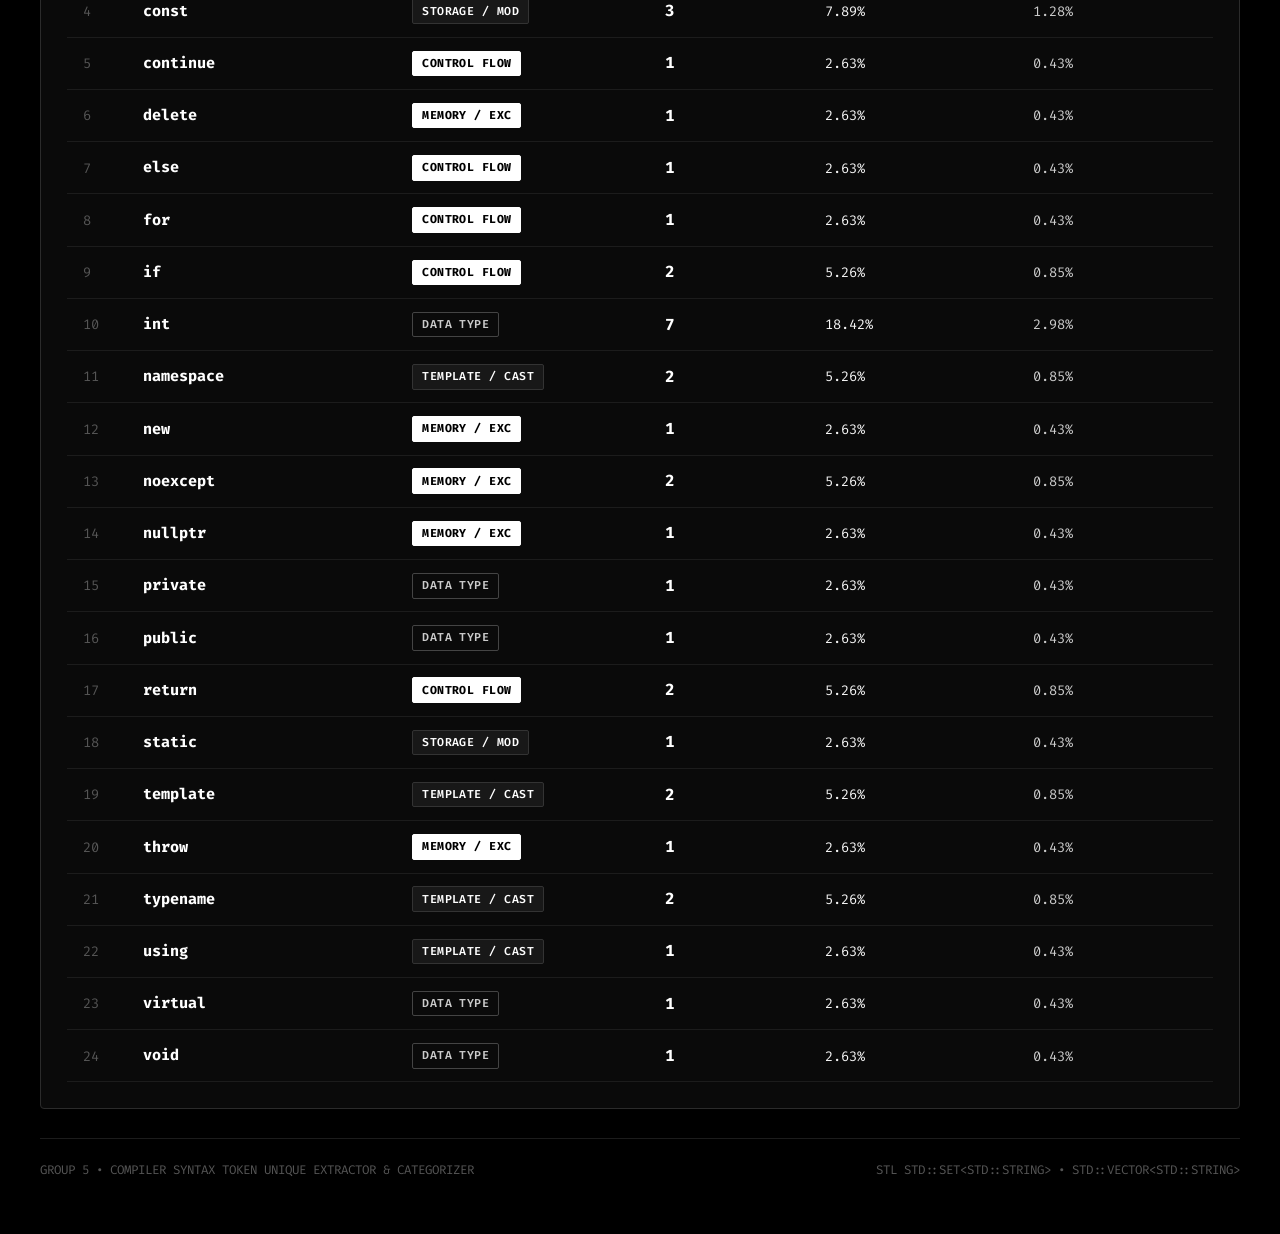
==== commit 7b98eae1: "fix: bypass localhost API calls on cloud deployment and add SVG favicon to eliminate 404 console err" ====
--- a/export/index.html
+++ b/export/index.html
@@ -7,6 +7,7 @@
     <link rel="stylesheet" href="style.css">
     <link rel="preconnect" href="https://fonts.googleapis.com">
     <link href="https://fonts.googleapis.com/css2?family=Fira+Code:wght@400;500;600;700&family=Inter:wght@400;500;600;700&display=swap" rel="stylesheet">
+    <link rel="icon" href="data:image/svg+xml,<svg xmlns='http://www.w3.org/2000/svg' viewBox='0 0 100 100'><text y='.9em' font-size='90' fill='white'>&lambda;</text></svg>">
 </head>
 <body>
     <div class="mono-app">
